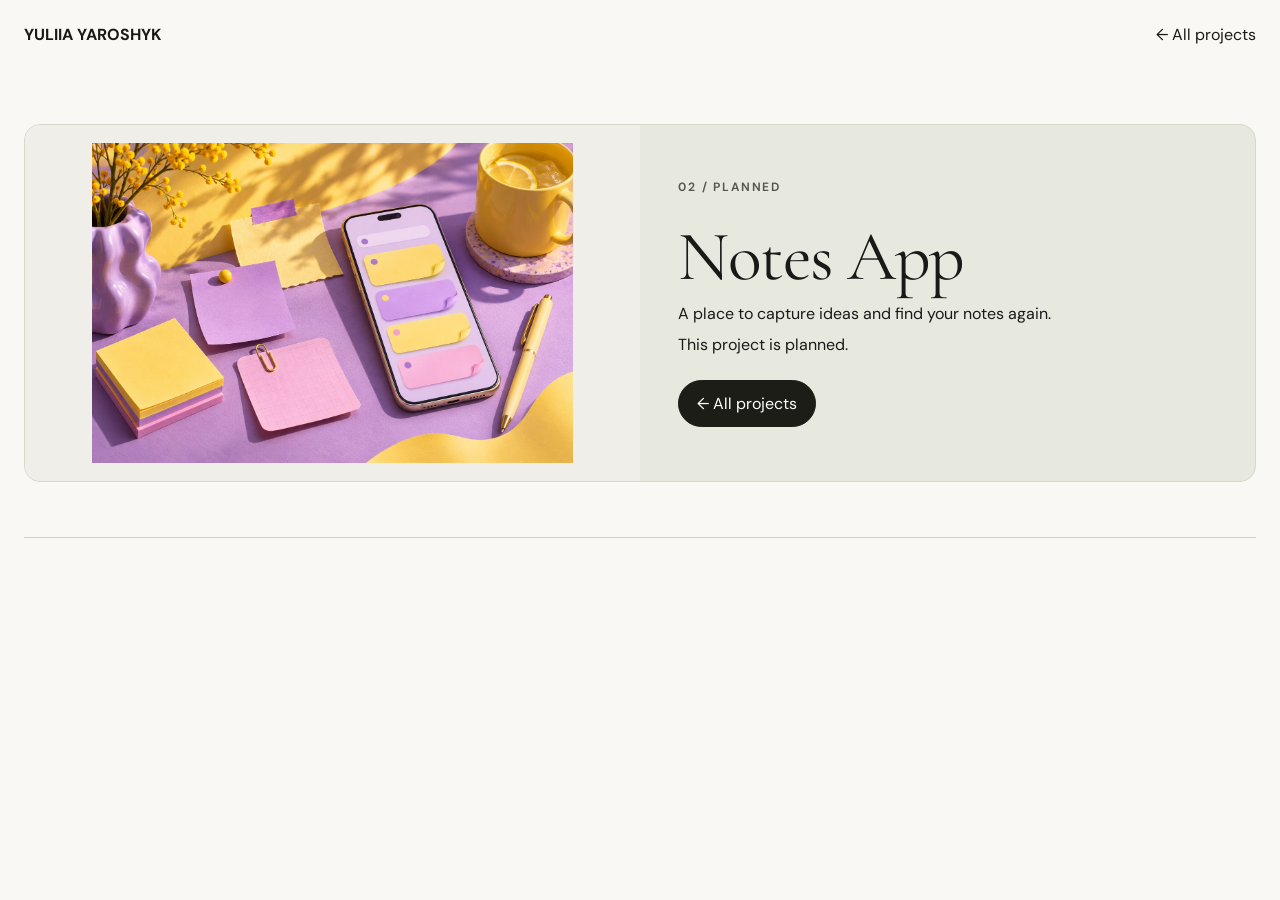
==== notes.html @ d84deea1 "Import marketing portfolio site" ====
<!doctype html><html lang="en"><head><meta charset="utf-8"><meta name="viewport" content="width=device-width,initial-scale=1"><meta name="description" content="Marketing Creatives — Yuliia Yaroshyk’s portfolio."><title>Notes App · Yuliia Yaroshyk</title><link rel="preconnect" href="https://fonts.googleapis.com"><link rel="preconnect" href="https://fonts.gstatic.com" crossorigin><link rel="stylesheet" href="https://fonts.googleapis.com/css2?family=Cormorant+Garamond:ital,wght@0,300;0,400;0,600;1,300;1,400;1,600&amp;family=DM+Sans:opsz,wght@9..40,300;9..40,400;9..40,500&amp;display=swap"><style>*{box-sizing:border-box}body{margin:0;background:#f9f8f4;color:#191a17;font:16px/1.45 'DM Sans',system-ui,sans-serif}a{color:inherit}img{display:block;width:100%;height:auto}header,main,footer{width:min(1260px,calc(100% - 48px));margin:auto}header,footer{display:flex;justify-content:space-between;align-items:center;padding:23px 0;gap:16px}header a,footer a{text-decoration:none}.label{color:#56584e;font-size:12px;letter-spacing:.15em;text-transform:uppercase;font-weight:650}.hero{display:grid;grid-template-columns:1fr 1fr;align-items:center;background:#e4f28e;overflow:hidden;min-height:490px}.copy{padding:clamp(24px,5vw,75px);z-index:1}.copy p{max-width:320px;margin:22px 0;font-size:13px;font-weight:300;line-height:1.85}.copy a{display:inline-block;background:#1b1d16;color:white;border-radius:30px;padding:12px 20px;text-decoration:none}h1,h2,h3{font-family:'Cormorant Garamond',Georgia,serif;font-weight:400;line-height:.98;margin:0;letter-spacing:-.035em}h1{font-size:clamp(58px,6.8vw,104px);line-height:1.04;letter-spacing:-.022em;margin-top:20px}h2{font-size:clamp(38px,5vw,52px);font-weight:300;letter-spacing:-.01em}h3{font-size:30px;font-weight:300;line-height:1.2;letter-spacing:-.01em}.stage{height:460px;position:relative;isolation:isolate}.stage:before{content:'';position:absolute;inset:15% 10%;border:1px solid #65702b66;border-radius:50%;transform:rotate(-22deg)}.stage img{position:absolute;width:35%;left:32%;top:16%;aspect-ratio:4/5;object-fit:cover;border:6px solid #fbfaf6;box-shadow:0 12px 30px #26311736;animation:float 6s ease-in-out infinite;transform:translate(var(--x),var(--y)) rotate(var(--r))}.stage img:nth-child(1){--x:-63%;--y:24%;--r:-14deg}.stage img:nth-child(2){--x:0%;--y:0%;--r:4deg;animation-delay:-2s}.stage img:nth-child(3){--x:65%;--y:38%;--r:14deg;animation-delay:-4s}@keyframes float{50%{transform:translate(var(--x),calc(var(--y) - 14px)) rotate(var(--r))}}section:not(.hero){padding:55px 0;border-bottom:1px solid #d1d1c7}.row{display:flex;justify-content:space-between;align-items:end;gap:12px;margin-bottom:23px}.window{overflow:hidden}.belt,.set{display:flex;width:max-content}.belt{animation:scroll 34s linear infinite}.set{gap:14px;padding-right:14px}.set img{width:clamp(136px,18vw,224px);aspect-ratio:4/5;object-fit:cover}@keyframes scroll{to{transform:translateX(-50%)}}.paused .belt,.paused .stage img,.window:hover .belt{animation-play-state:paused}button{font:inherit;border:1px solid #aaa99e;background:transparent;padding:8px 14px;border-radius:25px;cursor:pointer}.projects{display:grid;grid-template-columns:repeat(2,minmax(0,1fr));gap:18px}.featured{grid-column:1/-1;display:grid;grid-template-columns:1fr 1fr;background:#e7e9de;text-decoration:none}.featured>div,.projects article>div{padding:22px}.featured img,.projects article img{aspect-ratio:16/9;object-fit:cover}.featured img{object-position:center 29%}.projects article{background:#eeece5}.projects p{margin-bottom:0}.projects h3{margin:9px 0}.projects a:hover h3{text-decoration:underline}.arrow{font-size:25px}a:focus-visible,button:focus-visible{outline:3px solid #172bb6;outline-offset:4px}@media(max-width:680px){header,main,footer{width:calc(100% - 24px)}.hero,.featured,.projects{grid-template-columns:1fr}.stage{height:clamp(235px,65vw,390px)}.copy{padding-bottom:0}.row{align-items:start;flex-direction:column}.stage img{width:31%;left:35%;top:10%}section:not(.hero){padding:35px 0}}@media(prefers-reduced-motion:reduce){.stage img,.belt{animation:none}.window{overflow-x:auto}.set[aria-hidden=true],#motion{display:none}}.product-label{display:inline-block;margin-top:8px;padding:3px 9px;border:1px solid #6a785e;border-radius:99px;color:#34432b;font-size:12px;line-height:1.4}
.copy{display:flex;flex-direction:column;align-items:flex-start;gap:24px}
.copy .label{margin-bottom:8px}
.copy h1{margin:0}
.copy p{margin:12px 0 0}
.projects{display:grid;grid-template-columns:minmax(0,1fr);gap:18px}
.projects .project{display:grid;grid-template-columns:minmax(0,1fr) minmax(0,1fr);background:#e7e9de;border:1px solid #d7d9cd;border-radius:16px;overflow:hidden}
.projects .project-media{display:grid;place-items:center;padding:18px;background:#efeee8}
.projects .project-media img{width:100%;height:clamp(205px,28vw,320px);aspect-ratio:auto;object-fit:contain}
.projects .project-content{display:flex;flex-direction:column;align-items:flex-start;justify-content:center;gap:24px;padding:clamp(20px,3vw,42px)}
.project-meta{display:flex;align-items:flex-start;justify-content:space-between;gap:10px;flex-wrap:wrap;width:100%}
.project-meta .product-label{margin:0 0 0 auto;white-space:nowrap}
.project-intro h3{margin:0}
.project-intro p{margin:8px 0 0;max-width:44ch}
.site-button,.copy .site-button{display:inline-flex;align-items:center;gap:9px;background:#1b1d16;color:#fff;border:1px solid #1b1d16;border-radius:28px;padding:11px 18px;text-decoration:none;transition:background-color .2s,color .2s,border-color .2s,transform .2s}
@media(hover:hover){.site-button:hover,.copy .site-button:hover{background:#435235;border-color:#435235;color:#fff;transform:translateY(-2px)}#motion:hover{background:#e7e9de}}
@media(max-width:680px){.copy{gap:18px}.projects .project{grid-template-columns:minmax(0,1fr)}.projects .project-media img{height:clamp(190px,64vw,320px)}.projects .project-content{gap:16px}}
@media(prefers-reduced-motion:reduce){.site-button,.copy .site-button{transition:none}.site-button:hover,.copy .site-button:hover{transform:none}}
</style><link rel="stylesheet" href="assets/portfolio-components.css"></head><body><header><b>YULIIA YAROSHYK</b><a href="index.html#more">← All projects</a></header><main><section><div class="projects"><article class="project"><div class="project-media"><img src="assets/notes.jpg" alt="Notes App concept artwork"></div><div class="project-content"><div class="label">02 / Planned</div><div class="project-intro"><h1 style="font-size:clamp(42px,6vw,70px);margin:0">Notes App</h1><p>A place to capture ideas and find your notes again.</p><p>This project is planned.</p></div><a class="site-button" href="index.html#more">← All projects</a></div></article></div></section></main></body></html>
---- assets/portfolio-components.css ----
.site-button,
.copy .site-button,
.hero .button,
button {
  border-radius: 999px;
}

footer b {
  font: 400 25px/1.15 'Cormorant Garamond', Georgia, serif;
  letter-spacing: .015em;
  text-transform: none;
}

footer a {
  font: 400 14px/1.3 'DM Sans', system-ui, sans-serif;
}

#more .project-media.post-stack {
  isolation: isolate;
  display: grid;
  grid-template-columns: minmax(0, 300px);
  place-content: center;
  aspect-ratio: auto;
  padding: 0;
  background: transparent;
}

#more .post-stack .post-card {
  position: relative;
  grid-area: 1 / 1;
  align-self: center;
  min-width: 0;
  border-radius: 12px;
  overflow: hidden;
  background: #fffdf7;
  box-shadow: 0 4px 16px #23271928;
}

#more .post-stack img {
  position: static;
  display: block;
  width: 100%;
  height: auto;
}

#more .post-stack .post-card > img {
  aspect-ratio: 4 / 5;
  object-fit: cover;
  object-position: center;
}

#more .project-vulyk .post-card > img {
  object-position: center 30%;
}

#more .project-ordering .post-card > img {
  object-position: 94% center;
}

.post-top,
.post-bottom {
  display: flex;
  align-items: center;
  gap: 7px;
  padding: 7px 9px;
  color: #343b31;
  line-height: 1;
}

.post-top {
  min-height: 34px;
  font-size: clamp(10px, 1.2vw, 13px);
  font-weight: 600;
}

#more .post-stack .post-avatar {
  display: grid;
  place-items: center;
  flex: 0 0 20px;
  height: 20px;
  border-radius: 50%;
  background: #e7ebdd;
  font: 600 12px/1 Georgia, serif;
}

#more .post-stack .post-avatar img {
  width: 16px;
}

.post-bottom {
  min-height: 34px;
  gap: 5px;
  color: #121619;
  font-size: 10px;
  font-variant-numeric: tabular-nums;
}

.post-bottom svg {
  flex: 0 0 auto;
  width: 14px;
  height: auto;
}

.post-bottom > svg:last-child {
  margin-inline-start: auto;
}

.post-stat {
  display: inline-flex;
  align-items: center;
  gap: 2px;
  white-space: nowrap;
}

#s5 .concept {
  display: grid;
  grid-template-columns: minmax(0, 1fr);
  justify-items: center;
  align-items: start;
  gap: clamp(18px, 3vw, 30px);
}

#s5 .concept-copy {
  grid-row: auto;
  text-align: center;
}

#s5 .concept-copy p {
  max-width: 62ch;
  margin-inline: auto;
}

#s5 .concept > .carousel {
  width: min(100%, 850px);
}

.storina-page #s5 h2 {
  margin-bottom: 24px;
}

.storina-page #s5 .concept {
  justify-items: start;
  gap: 24px;
}

.storina-page #s5 h2 + .concept {
  padding-top: 0;
}

.storina-page #s5 .concept-copy {
  text-align: left;
}

.storina-page #s5 .concept-copy .product-label {
  margin-top: 0;
}

.storina-page #s5 .carousel-controls {
  justify-content: flex-start;
}

@media (hover: hover) and (prefers-reduced-motion: no-preference) {
  .storina-page #s5 .slides img {
    transition: opacity 180ms ease-out;
  }

  .storina-page #s5 .slides a:hover img {
    opacity: .93;
  }
}

#s5 .concept > .vulyk-video {
  justify-self: center;
  width: min(100%, 300px);
}

#s5 .concept > .vulyk-video video {
  width: 100%;
}

.vulyk-page .hero,
.storina-page .hero {
  grid-template-columns: minmax(0, 1fr) clamp(235px, 26vw, 340px);
}

.case-cover {
  padding: 0;
}

.case-cover img,
.ordering-page .projects .project-media img {
  display: block;
  width: 100%;
  height: auto;
  aspect-ratio: 4 / 5;
  object-fit: cover;
}

.vulyk-page .case-cover img {
  object-position: center 30%;
}

.ordering-page .projects .project-media {
  padding: 0;
}

.ordering-page .projects .project-media img {
  object-position: 94% center;
  max-width: 340px;
}

.hero-logo {
  display: inline-block;
  width: .58em;
  height: auto;
  margin-inline-start: .05em;
  vertical-align: .04em;
}

@media (max-width: 650px) {
  .vulyk-page .hero,
  .storina-page .hero {
    grid-template-columns: minmax(0, 1fr);
  }
}
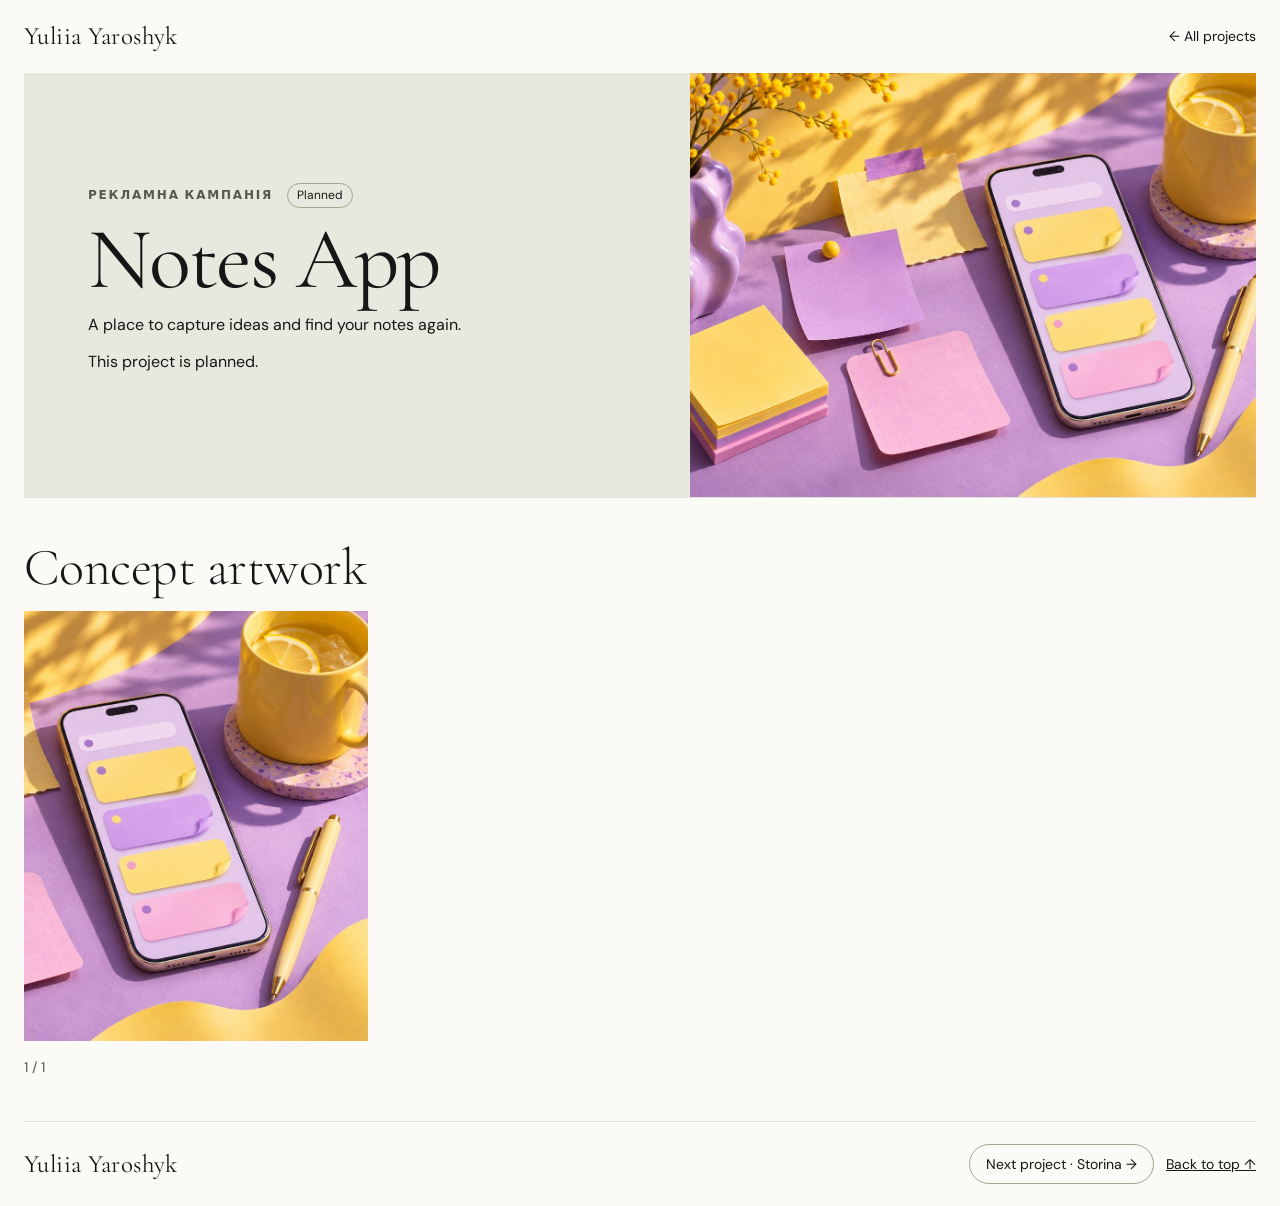
==== commit 5e5567e6: "Update marketing portfolio cases and creative galleries" ====
--- a/notes.html
+++ b/notes.html
@@ -1,19 +1,48 @@
-<!doctype html><html lang="en"><head><meta charset="utf-8"><meta name="viewport" content="width=device-width,initial-scale=1"><meta name="description" content="Marketing Creatives — Yuliia Yaroshyk’s portfolio."><title>Notes App · Yuliia Yaroshyk</title><link rel="preconnect" href="https://fonts.googleapis.com"><link rel="preconnect" href="https://fonts.gstatic.com" crossorigin><link rel="stylesheet" href="https://fonts.googleapis.com/css2?family=Cormorant+Garamond:ital,wght@0,300;0,400;0,600;1,300;1,400;1,600&amp;family=DM+Sans:opsz,wght@9..40,300;9..40,400;9..40,500&amp;display=swap"><style>*{box-sizing:border-box}body{margin:0;background:#f9f8f4;color:#191a17;font:16px/1.45 'DM Sans',system-ui,sans-serif}a{color:inherit}img{display:block;width:100%;height:auto}header,main,footer{width:min(1260px,calc(100% - 48px));margin:auto}header,footer{display:flex;justify-content:space-between;align-items:center;padding:23px 0;gap:16px}header a,footer a{text-decoration:none}.label{color:#56584e;font-size:12px;letter-spacing:.15em;text-transform:uppercase;font-weight:650}.hero{display:grid;grid-template-columns:1fr 1fr;align-items:center;background:#e4f28e;overflow:hidden;min-height:490px}.copy{padding:clamp(24px,5vw,75px);z-index:1}.copy p{max-width:320px;margin:22px 0;font-size:13px;font-weight:300;line-height:1.85}.copy a{display:inline-block;background:#1b1d16;color:white;border-radius:30px;padding:12px 20px;text-decoration:none}h1,h2,h3{font-family:'Cormorant Garamond',Georgia,serif;font-weight:400;line-height:.98;margin:0;letter-spacing:-.035em}h1{font-size:clamp(58px,6.8vw,104px);line-height:1.04;letter-spacing:-.022em;margin-top:20px}h2{font-size:clamp(38px,5vw,52px);font-weight:300;letter-spacing:-.01em}h3{font-size:30px;font-weight:300;line-height:1.2;letter-spacing:-.01em}.stage{height:460px;position:relative;isolation:isolate}.stage:before{content:'';position:absolute;inset:15% 10%;border:1px solid #65702b66;border-radius:50%;transform:rotate(-22deg)}.stage img{position:absolute;width:35%;left:32%;top:16%;aspect-ratio:4/5;object-fit:cover;border:6px solid #fbfaf6;box-shadow:0 12px 30px #26311736;animation:float 6s ease-in-out infinite;transform:translate(var(--x),var(--y)) rotate(var(--r))}.stage img:nth-child(1){--x:-63%;--y:24%;--r:-14deg}.stage img:nth-child(2){--x:0%;--y:0%;--r:4deg;animation-delay:-2s}.stage img:nth-child(3){--x:65%;--y:38%;--r:14deg;animation-delay:-4s}@keyframes float{50%{transform:translate(var(--x),calc(var(--y) - 14px)) rotate(var(--r))}}section:not(.hero){padding:55px 0;border-bottom:1px solid #d1d1c7}.row{display:flex;justify-content:space-between;align-items:end;gap:12px;margin-bottom:23px}.window{overflow:hidden}.belt,.set{display:flex;width:max-content}.belt{animation:scroll 34s linear infinite}.set{gap:14px;padding-right:14px}.set img{width:clamp(136px,18vw,224px);aspect-ratio:4/5;object-fit:cover}@keyframes scroll{to{transform:translateX(-50%)}}.paused .belt,.paused .stage img,.window:hover .belt{animation-play-state:paused}button{font:inherit;border:1px solid #aaa99e;background:transparent;padding:8px 14px;border-radius:25px;cursor:pointer}.projects{display:grid;grid-template-columns:repeat(2,minmax(0,1fr));gap:18px}.featured{grid-column:1/-1;display:grid;grid-template-columns:1fr 1fr;background:#e7e9de;text-decoration:none}.featured>div,.projects article>div{padding:22px}.featured img,.projects article img{aspect-ratio:16/9;object-fit:cover}.featured img{object-position:center 29%}.projects article{background:#eeece5}.projects p{margin-bottom:0}.projects h3{margin:9px 0}.projects a:hover h3{text-decoration:underline}.arrow{font-size:25px}a:focus-visible,button:focus-visible{outline:3px solid #172bb6;outline-offset:4px}@media(max-width:680px){header,main,footer{width:calc(100% - 24px)}.hero,.featured,.projects{grid-template-columns:1fr}.stage{height:clamp(235px,65vw,390px)}.copy{padding-bottom:0}.row{align-items:start;flex-direction:column}.stage img{width:31%;left:35%;top:10%}section:not(.hero){padding:35px 0}}@media(prefers-reduced-motion:reduce){.stage img,.belt{animation:none}.window{overflow-x:auto}.set[aria-hidden=true],#motion{display:none}}.product-label{display:inline-block;margin-top:8px;padding:3px 9px;border:1px solid #6a785e;border-radius:99px;color:#34432b;font-size:12px;line-height:1.4}
-.copy{display:flex;flex-direction:column;align-items:flex-start;gap:24px}
-.copy .label{margin-bottom:8px}
-.copy h1{margin:0}
-.copy p{margin:12px 0 0}
-.projects{display:grid;grid-template-columns:minmax(0,1fr);gap:18px}
-.projects .project{display:grid;grid-template-columns:minmax(0,1fr) minmax(0,1fr);background:#e7e9de;border:1px solid #d7d9cd;border-radius:16px;overflow:hidden}
-.projects .project-media{display:grid;place-items:center;padding:18px;background:#efeee8}
-.projects .project-media img{width:100%;height:clamp(205px,28vw,320px);aspect-ratio:auto;object-fit:contain}
-.projects .project-content{display:flex;flex-direction:column;align-items:flex-start;justify-content:center;gap:24px;padding:clamp(20px,3vw,42px)}
-.project-meta{display:flex;align-items:flex-start;justify-content:space-between;gap:10px;flex-wrap:wrap;width:100%}
-.project-meta .product-label{margin:0 0 0 auto;white-space:nowrap}
-.project-intro h3{margin:0}
-.project-intro p{margin:8px 0 0;max-width:44ch}
-.site-button,.copy .site-button{display:inline-flex;align-items:center;gap:9px;background:#1b1d16;color:#fff;border:1px solid #1b1d16;border-radius:28px;padding:11px 18px;text-decoration:none;transition:background-color .2s,color .2s,border-color .2s,transform .2s}
-@media(hover:hover){.site-button:hover,.copy .site-button:hover{background:#435235;border-color:#435235;color:#fff;transform:translateY(-2px)}#motion:hover{background:#e7e9de}}
-@media(max-width:680px){.copy{gap:18px}.projects .project{grid-template-columns:minmax(0,1fr)}.projects .project-media img{height:clamp(190px,64vw,320px)}.projects .project-content{gap:16px}}
-@media(prefers-reduced-motion:reduce){.site-button,.copy .site-button{transition:none}.site-button:hover,.copy .site-button:hover{transform:none}}
-</style><link rel="stylesheet" href="assets/portfolio-components.css"></head><body><header><b>YULIIA YAROSHYK</b><a href="index.html#more">← All projects</a></header><main><section><div class="projects"><article class="project"><div class="project-media"><img src="assets/notes.jpg" alt="Notes App concept artwork"></div><div class="project-content"><div class="label">02 / Planned</div><div class="project-intro"><h1 style="font-size:clamp(42px,6vw,70px);margin:0">Notes App</h1><p>A place to capture ideas and find your notes again.</p><p>This project is planned.</p></div><a class="site-button" href="index.html#more">← All projects</a></div></article></div></section></main></body></html>+<!doctype html><html lang="en"><head><meta charset="utf-8"><meta name="viewport" content="width=device-width,initial-scale=1"><meta name="description" content="Marketing Creatives — Yuliia Yaroshyk’s portfolio."><title>Notes App · Yuliia Yaroshyk</title><link rel="preconnect" href="https://fonts.googleapis.com"><link rel="preconnect" href="https://fonts.gstatic.com" crossorigin><link rel="stylesheet" href="https://fonts.googleapis.com/css2?family=Cormorant+Garamond:ital,wght@0,300;0,400;0,600;1,300;1,400;1,600&amp;family=DM+Sans:opsz,wght@9..40,300;9..40,400;9..40,500&amp;display=swap"><style>
+*{box-sizing:border-box}
+body{margin:0;background:#fbfaf7;color:#161616;font:16px/1.55 'DM Sans',system-ui,sans-serif}
+a{color:inherit}
+img{display:block;width:100%;height:auto}
+main,header,footer{width:min(1240px,calc(100% - 48px));margin:auto}
+header,footer{display:flex;justify-content:space-between;align-items:center;padding:22px 0;gap:12px;flex-wrap:wrap}
+.eyebrow,.small{font-size:12px;letter-spacing:.12em;text-transform:uppercase}
+h1,h2,h3,blockquote{font-family:'Cormorant Garamond',Georgia,serif;font-weight:400;line-height:1.06;margin:0 0 16px}
+h1{font-size:clamp(58px,6.8vw,104px);line-height:1.04;letter-spacing:-.022em}
+h2{font-size:clamp(38px,5vw,52px);font-weight:300;letter-spacing:-.01em}
+.chapter{padding:42px 0;scroll-margin-top:12px}
+.hero .hero-copy{align-self:center;text-align:left;padding:clamp(24px,5vw,66px)}
+.hero-copy h1{margin:7px 0 0}
+.hero-copy p{margin:8px 0 12px;max-width:36ch}
+.hero.case-hero{display:grid;align-items:center;background:#e7e9de}
+@media(max-width:650px){main,header,footer{width:calc(100% - 24px)}}
+</style>
+<link rel="stylesheet" href="assets/portfolio-components.css">
+<script defer src="assets/creative-counts.js"></script>
+</head>
+<body>
+<header class="case-header"><a class="case-brand" href="index.html">Yuliia Yaroshyk</a><a class="case-back" href="index.html#more">← All projects</a></header>
+<main>
+  <div class="hero case-hero project-notes">
+    <div class="hero-copy">
+      <div class="project-meta"><span class="project-type" lang="uk">Рекламна кампанія</span><span class="product-label">Planned</span></div>
+      <h1>Notes App</h1>
+      <p>A place to capture ideas and find your notes again.</p>
+      <p>This project is planned.</p>
+    </div>
+    <div class="case-cover"><img src="assets/notes.jpg" width="1400" height="933" alt="Notes App concept artwork"></div>
+  </div>
+  <section class="chapter concept-preview" aria-labelledby="creative-title">
+    <h2 id="creative-title">Concept artwork</h2>
+    <div class="creative-feed">
+      <a href="assets/notes.jpg" target="_blank" rel="noopener"><img src="assets/notes.jpg" loading="lazy" width="1400" height="933" alt="Notes App concept artwork"></a>
+    </div>
+  </section>
+</main>
+<footer class="case-footer">
+  <b>Yuliia Yaroshyk</b>
+  <a class="next-project" href="storina.html" rel="noopener" target="_blank">Next project · Storina <span aria-hidden="true">→</span></a>
+  <a href="#">Back to top ↑</a>
+</footer>
+
+</body>
+</html>
--- a/assets/portfolio-components.css
+++ b/assets/portfolio-components.css
@@ -15,17 +15,83 @@
   font: 400 14px/1.3 'DM Sans', system-ui, sans-serif;
 }
 
-#more .project-media.post-stack {
+.case-footer .next-project {
+  margin-inline-start: auto;
+}
+
+.case-footer .next-project,
+.case-project-nav .case-project-link {
+  padding: 10px 16px;
+  border: 1px solid #a4a58c;
+  border-radius: 999px;
+  text-decoration: none;
+}
+
+.case-footer .next-project:hover,
+.case-project-nav .case-project-link:is(:hover, :focus-visible) {
+  background: #eeece5;
+}
+
+@media (max-width: 600px) {
+  .case-footer .next-project {
+    order: -1;
+    flex-basis: 100%;
+    margin-inline-start: 0;
+  }
+}
+
+.case-project-nav .case-project-link[rel="prev"] {
+  display: grid;
+  place-items: center;
+  flex: none;
+  width: 44px;
+  height: 44px;
+  padding: 0;
+  font-size: 18px;
+}
+
+.case-footer .case-project-nav {
+  display: flex;
+  align-items: center;
+  flex-wrap: wrap;
+  justify-content: flex-end;
+  gap: 8px;
+  margin-inline-start: auto;
+  padding: 0;
+}
+
+@media (max-width: 800px) {
+  .case-footer .case-project-nav {
+    order: -1;
+    flex-basis: 100%;
+    margin-inline-start: 0;
+    justify-content: flex-start;
+  }
+}
+
+@media (max-width: 520px) {
+  .case-footer .case-project-nav {
+    display: grid;
+    grid-template-columns: auto minmax(0, 1fr);
+  }
+}
+
+#more .project-media.post-stack,
+.case-cover.post-stack {
   isolation: isolate;
   display: grid;
-  grid-template-columns: minmax(0, 300px);
+  grid-template-columns: minmax(0, 380px);
   place-content: center;
   aspect-ratio: auto;
   padding: 0;
   background: transparent;
 }
 
-#more .post-stack .post-card {
+.case-cover.post-stack {
+  padding: clamp(20px, 4vw, 48px);
+}
+
+.post-stack .post-card {
   position: relative;
   grid-area: 1 / 1;
   align-self: center;
@@ -36,25 +102,31 @@
   box-shadow: 0 4px 16px #23271928;
 }
 
-#more .post-stack img {
+#more .post-stack img,
+.case-cover.post-stack img {
   position: static;
   display: block;
   width: 100%;
   height: auto;
 }
 
-#more .post-stack .post-card > img {
-  aspect-ratio: 4 / 5;
+#more .post-stack .post-card > img,
+.case-cover.post-stack .post-card > img {
+  aspect-ratio: 2 / 1;
   object-fit: cover;
-  object-position: center;
-}
-
-#more .project-vulyk .post-card > img {
-  object-position: center 30%;
-}
-
-#more .project-ordering .post-card > img {
-  object-position: 94% center;
+  object-position: var(--cover-position, center);
+}
+
+.project-storina {
+  --cover-position: center 34%;
+}
+
+.project-vulyk {
+  --cover-position: center 30%;
+}
+
+.project-ordering {
+  --cover-position: 94% center;
 }
 
 .post-top,
@@ -73,7 +145,7 @@
   font-weight: 600;
 }
 
-#more .post-stack .post-avatar {
+.post-stack .post-avatar {
   display: grid;
   place-items: center;
   flex: 0 0 20px;
@@ -83,7 +155,7 @@
   font: 600 12px/1 Georgia, serif;
 }
 
-#more .post-stack .post-avatar img {
+.post-stack .post-avatar img {
   width: 16px;
 }
 
@@ -112,114 +184,476 @@
   white-space: nowrap;
 }
 
-#s5 .concept {
+.project-meta {
+  display: flex;
+  flex-wrap: wrap;
+  align-items: center;
+  gap: 8px 14px;
+}
+
+.project-type {
+  font-size: 12px;
+  font-weight: 650;
+  letter-spacing: .15em;
+  text-transform: uppercase;
+  color: #56584e;
+}
+
+.project-meta .product-label {
+  display: inline-flex;
+  align-items: center;
+  gap: 6px;
+  margin: 0;
+  padding: 3px 9px;
+  border: 1px solid #a4a58c;
+  border-radius: 999px;
+  color: #171813;
+  font-size: 12px;
+  line-height: 1.4;
+}
+
+.storina-page .case-hero .project-type,
+.vulyk-page .case-hero .project-type {
+  color: #dedfd9;
+}
+
+.storina-page .case-hero .product-label,
+.vulyk-page .case-hero .product-label {
+  color: #fff;
+  border-color: #ffffffa0;
+}
+
+.case-header .case-brand {
+  font: 400 25px/1.15 'Cormorant Garamond', Georgia, serif;
+  text-decoration: none;
+  letter-spacing: .015em;
+}
+
+.case-header .case-back {
+  font: 400 14px/1.3 'DM Sans', system-ui, sans-serif;
+  text-decoration: none;
+}
+
+.case-header a:hover {
+  text-decoration: underline;
+  text-underline-offset: 4px;
+}
+
+:root {
+  --section-divider: 0.5px solid #e2e0d8;
+}
+
+.project-case {
+  font: 400 16px/1.55 'DM Sans', system-ui, sans-serif;
+}
+
+:where(.project-case) :is(h1, h2, h3, blockquote) {
+  margin: 0 0 16px;
+  font-family: 'Cormorant Garamond', Georgia, serif;
+}
+
+.project-case .hero-copy h1 {
+  margin: 7px 0 0;
+  font-size: clamp(58px, 6.8vw, 104px);
+  font-weight: 400;
+  line-height: 1.04;
+  letter-spacing: -.022em;
+}
+
+.project-case .chapter > :is(ul, ol):not([class]) {
+  box-sizing: border-box;
+  max-width: 760px;
+  padding-inline-start: 24px;
+}
+
+.project-case .chapter > :is(ul, ol):not([class]) > li + li {
+  margin-block-start: 8px;
+}
+
+.project-case .chapter :is(p, li) a:is(:hover, :focus-visible) {
+  color: #62625e;
+}
+
+.project-case .chapter h2 {
+  font-size: clamp(38px, 5vw, 52px);
+  font-weight: 300;
+  line-height: 1.06;
+  letter-spacing: -.01em;
+}
+
+.project-case .chapter h3 {
+  font-size: 30px;
+  font-weight: 600;
+  line-height: 1.2;
+  letter-spacing: -.01em;
+}
+
+.project-case .chapter blockquote {
+  font-size: 22px;
+  font-weight: 400;
+  line-height: 1.06;
+}
+
+.project-case .eyebrow,
+.project-case .small {
+  color: #56584e;
+  font-size: 12px;
+  font-weight: 400;
+  letter-spacing: .12em;
+  text-transform: uppercase;
+}
+
+.chapter,
+body > footer {
+  border-top: var(--section-divider);
+}
+
+.project-case .scenarios {
+  display: grid;
+  grid-template-columns: repeat(3, minmax(0, 1fr));
+  gap: 16px;
+  margin: 24px 0;
+}
+
+.project-case .scenarios--pair {
+  grid-template-columns: repeat(2, minmax(0, 1fr));
+}
+
+.project-case .scenario {
+  --scenario-background: #eeeade;
+  display: flex;
+  flex-direction: column;
+  gap: 12px;
+  padding: 24px;
+  background: var(--scenario-background);
+}
+
+.project-case .scenario:nth-child(2) {
+  --scenario-background: #f5d9af;
+}
+
+.project-case .scenario:nth-child(3) {
+  --scenario-background: #e0e8d3;
+}
+
+.project-case .scenario-copy {
+  display: grid;
+  gap: 12px;
+  align-content: start;
+}
+
+.project-case .scenario :is(h3, blockquote, p) {
+  margin: 0;
+}
+
+.project-case .scenario .scenario-cta {
+  display: grid;
+  gap: 4px;
+  margin-top: auto;
+  padding-top: 12px;
+  border-top: 1px solid color-mix(in srgb, var(--scenario-background) 90%, #000);
+  font-weight: 600;
+}
+
+.project-case .scenario-cta strong {
+  font-size: 11px;
+  letter-spacing: .12em;
+}
+
+@media (max-width: 650px) {
+  .project-case .scenarios {
+    grid-template-columns: 1fr;
+  }
+}
+
+@supports (grid-template-rows: subgrid) {
+  @media (min-width: 651px) {
+    .project-case .scenario:has(> .scenario-cta) {
+      display: grid;
+      grid-row: span 2;
+      grid-template-rows: subgrid;
+    }
+
+    .project-case .scenario .scenario-cta {
+      align-content: start;
+      margin-top: 0;
+    }
+  }
+}
+
+.chapter .concept {
   display: grid;
   grid-template-columns: minmax(0, 1fr);
+  align-items: start;
+  gap: 24px;
+  padding: 24px 0;
+}
+
+.chapter .concept:has(+ .concept) {
+  border-bottom: var(--section-divider);
+}
+
+.concept-copy h3 {
+  margin: 6px 0 8px;
+}
+
+.concept-copy p {
+  margin: 0;
+  max-width: 62ch;
+}
+
+.concept-copy .concept-situation {
+  margin-bottom: 10px;
+}
+
+.concept-situation strong {
+  font-weight: 600;
+}
+
+.concept-copy .product-label {
+  display: inline-block;
+  margin: 0;
+  padding: 3px 9px;
+  border: 1px solid #a76a48;
+  border-radius: 99px;
+  background: #fff1e7;
+  color: #75442e;
+  font: 400 12px/1.4 'DM Sans', system-ui, sans-serif;
+}
+
+.chapter h2 + .concept {
+  padding-top: 0;
+}
+
+:root {
+  --creative-width: 344px;
+  --creative-ratio: 4 / 5;
+}
+
+.creative-feed {
+  display: flex;
+  gap: 12px;
+  overflow-x: auto;
+  scroll-snap-type: x proximity;
+  padding-bottom: 12px;
+}
+
+.creative-feed > a,
+.creative-feed > figure {
+  flex: 0 0 var(--creative-width);
+  min-width: 0;
+  scroll-snap-align: start;
+}
+
+.creative-feed-with-motion {
+  scroll-snap-type: none;
+}
+
+.creative-feed-stepped {
+  display: block;
+  width: min(100%, var(--creative-width));
+  padding-bottom: 0;
+}
+
+.creative-feed-stepped > a:not([hidden]) {
+  display: block;
+  position: relative;
+}
+
+.creative-motion {
+  position: absolute;
+  inset: 0;
+  display: none;
+  overflow: hidden;
+  pointer-events: none;
+}
+
+.creative-motion-playing .creative-motion {
+  display: block;
+}
+
+.creative-feed img.creative-motion-tile {
+  position: absolute;
+  aspect-ratio: auto;
+  animation: creative-thought-appear 420ms ease-out var(--tile-delay) both;
+}
+
+@keyframes creative-thought-appear {
+  from { opacity: 0; }
+  to { opacity: 1; }
+}
+
+.creative-steps-nav:not([hidden]) {
+  display: flex;
+  align-items: center;
+  justify-content: space-between;
+  gap: 8px;
+  width: min(100%, var(--creative-width));
+}
+
+.creative-steps-nav button {
+  display: grid;
+  place-items: center;
+  width: 30px;
+  height: 30px;
+  padding: 0;
+  border: 1px solid #a4a58c;
+  background: transparent;
+  color: inherit;
+  font: inherit;
+  font-size: 13px;
+  line-height: 1;
+}
+
+.creative-steps-nav button:disabled {
+  opacity: .45;
+}
+
+.creative-steps-layout {
+  display: grid;
   justify-items: center;
-  align-items: start;
-  gap: clamp(18px, 3vw, 30px);
-}
-
-#s5 .concept-copy {
-  grid-row: auto;
-  text-align: center;
-}
-
-#s5 .concept-copy p {
-  max-width: 62ch;
-  margin-inline: auto;
-}
-
-#s5 .concept > .carousel {
-  width: min(100%, 850px);
-}
-
-.storina-page #s5 h2 {
-  margin-bottom: 24px;
-}
-
-.storina-page #s5 .concept {
-  justify-items: start;
-  gap: 24px;
-}
-
-.storina-page #s5 h2 + .concept {
-  padding-top: 0;
-}
-
-.storina-page #s5 .concept-copy {
-  text-align: left;
-}
-
-.storina-page #s5 .concept-copy .product-label {
-  margin-top: 0;
-}
-
-.storina-page #s5 .carousel-controls {
-  justify-content: flex-start;
-}
-
-@media (hover: hover) and (prefers-reduced-motion: no-preference) {
-  .storina-page #s5 .slides img {
-    transition: opacity 180ms ease-out;
-  }
-
-  .storina-page #s5 .slides a:hover img {
-    opacity: .93;
-  }
-}
-
-#s5 .concept > .vulyk-video {
-  justify-self: center;
-  width: min(100%, 300px);
-}
-
-#s5 .concept > .vulyk-video video {
-  width: 100%;
-}
-
-.vulyk-page .hero,
-.storina-page .hero {
-  grid-template-columns: minmax(0, 1fr) clamp(235px, 26vw, 340px);
-}
-
-.case-cover {
+  gap: 12px;
+  padding: clamp(16px, 3vw, 32px);
+  background: #eee4d5;
+  overflow: hidden;
+}
+
+.concept-preview .creative-feed img {
+  object-position: right center;
+}
+
+.creative-feed > figure {
+  margin: 0;
+}
+
+.creative-feed-nav {
+  display: flex;
+  align-items: center;
+  gap: 10px;
+}
+
+.creative-feed-nav .creative-count {
+  margin: 0;
+}
+
+.creative-feed-nav button {
+  width: 32px;
+  height: 32px;
   padding: 0;
-}
-
-.case-cover img,
-.ordering-page .projects .project-media img {
+  border: 1px solid #a4a58c;
+  background: transparent;
+  color: inherit;
+  font: inherit;
+}
+
+.creative-feed-nav button:disabled {
+  opacity: .45;
+}
+
+.creative-count {
+  margin: 4px 0 0;
+  color: #56584e;
+  font-size: 14px;
+  font-variant-numeric: tabular-nums;
+}
+
+.concept > .creative-count {
+  margin-top: -16px;
+}
+
+.creative-feed figcaption {
+  margin-top: 8px;
+  font-size: 14px;
+}
+
+.creative-feed img,
+.creative-feed video,
+.window .set img {
   display: block;
   width: 100%;
   height: auto;
-  aspect-ratio: 4 / 5;
+  aspect-ratio: var(--creative-ratio);
   object-fit: cover;
 }
 
-.vulyk-page .case-cover img {
-  object-position: center 30%;
-}
-
-.ordering-page .projects .project-media {
-  padding: 0;
-}
-
-.ordering-page .projects .project-media img {
-  object-position: 94% center;
-  max-width: 340px;
-}
-
-.hero-logo {
-  display: inline-block;
-  width: .58em;
+.window .set img {
+  width: var(--creative-width);
+}
+
+.creative-player {
+  margin: 0;
+  display: grid;
+  justify-items: center;
+  padding: clamp(16px, 3vw, 32px);
+  background: #e3ebe1;
+}
+
+.creative-player video {
+  display: block;
+  width: min(100%, calc(var(--creative-width) * 45 / 64));
+  aspect-ratio: 9 / 16;
+}
+
+.case-nav {
+  display: flex;
+  flex-wrap: wrap;
+  gap: 9px;
+  padding: 24px 0;
+}
+
+.case-nav a {
+  border: 1px solid #aaa;
+  border-radius: 999px;
+  padding: 7px 12px;
+  font-size: 13px;
+  text-decoration: none;
+}
+
+.creative-feed a:focus-visible {
+  outline: 2px solid #34452b;
+  outline-offset: -2px;
+}
+
+.creative-feed > .creative-trim-edge {
+  overflow: hidden;
+}
+
+.creative-trim-edge > img {
+  transform: scale(1.06);
+}
+
+@media (hover: hover) and (prefers-reduced-motion: no-preference) {
+  .creative-feed:not([data-instant-transition]) img {
+    transition: opacity 180ms ease-out;
+  }
+
+  .creative-feed:not([data-instant-transition]) a:hover img {
+    opacity: .93;
+  }
+}
+
+.hero.case-hero {
+  grid-template-columns: minmax(0, 1fr) minmax(0, .85fr);
+}
+
+.case-hero h1 {
+  overflow-wrap: anywhere;
+}
+
+.case-cover:not(.post-stack) > img {
+  display: block;
+  width: 100%;
   height: auto;
-  margin-inline-start: .05em;
-  vertical-align: .04em;
+  aspect-ratio: 4 / 3;
+  object-fit: cover;
 }
 
 @media (max-width: 650px) {
-  .vulyk-page .hero,
-  .storina-page .hero {
+  .case-cover.post-stack {
+    padding-top: 0;
+  }
+
+  .hero.case-hero {
     grid-template-columns: minmax(0, 1fr);
   }
 }
